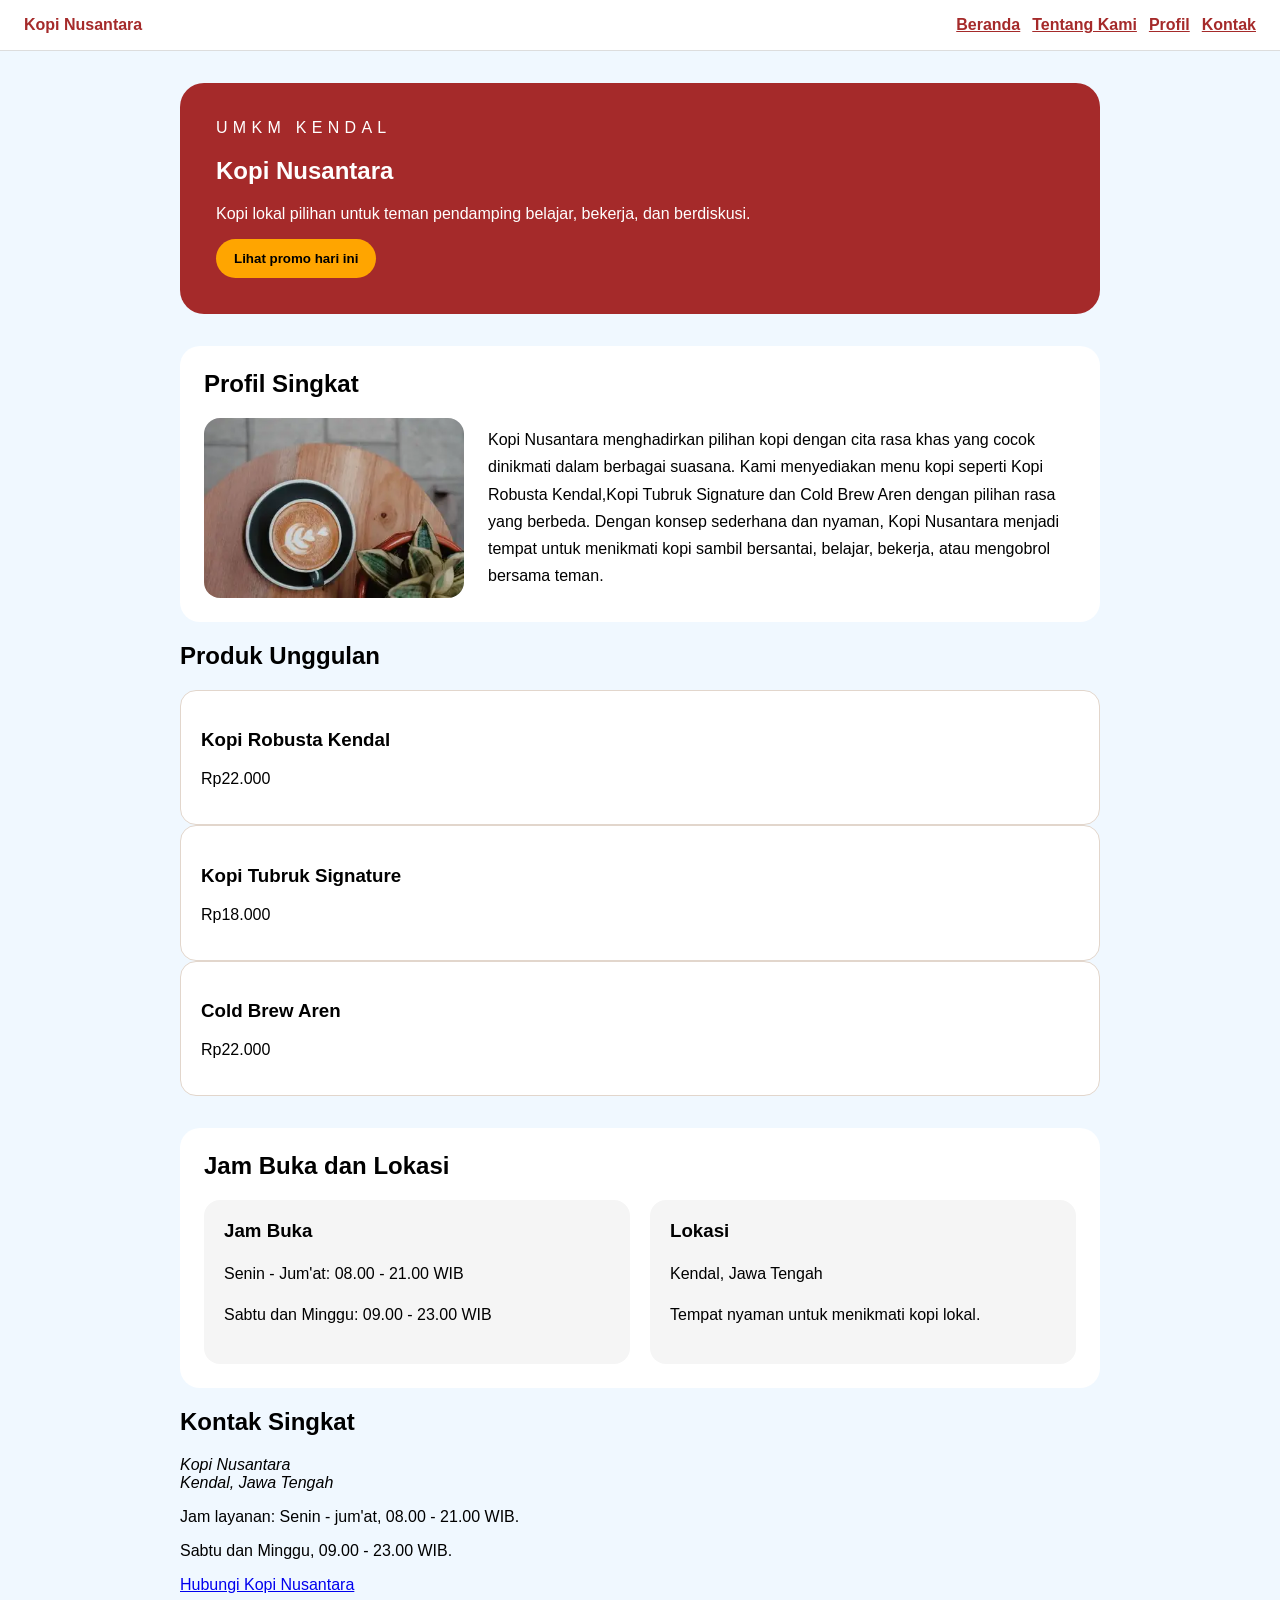
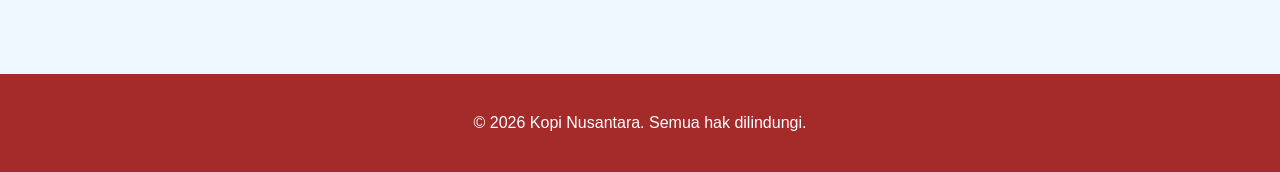
==== index.html @ 093362dd "feat(p02): perbaiki struktur semantik dan aksesibilitas" ====
<!doctype html>
<html lang="id">
    <head>
        <meta charset="utf-8" />
        <meta name="viewport" content="width=device-width, initial-scale=1" />
        <title>Kopi Nusantara - Website UMKM</title>
        <link rel="stylesheet" href="css/style.css"/>
    </head>

    <body>
  <a class="skip-link" href="#konten-utama">Lewati ke konten utama</a>

  <header class="site-header">
    <a class="brand" href="index.html">Kopi Nusantara</a>

    <nav aria-label="Navigasi utama">
  <a href="index.html" aria-current="page">Beranda</a>
  <a href="tentang.html">Tentang Kami</a>
  <a href="#profil">Profil</a>
  <a href="#kontak">Kontak</a>
</nav>
  </header>

  <main id="konten-utama" class="page">
    <section class="hero" aria-labelledby="hero-title">
          <p class="eyebrow">UMKM Kendal</p>

          <h1 id="hero-title">Kopi Nusantara</h1>

                <p>
                    Kopi lokal pilihan untuk teman pendamping belajar,
                    bekerja, dan berdiskusi.
                </p>

                <button id="promoButton" type="button">
                    Lihat promo hari ini
                </button>
            </section>
  <section id="profil" aria-labelledby="profil-title">
  <h2 id="profil-title">Profil Singkat</h2>

  <div class="profil-container">
    <img
  class="profile-image"
  src="assets/images/profil-singkat.jpg"
  alt="profil-singkat-kendal"
/>
    <div>
      <p>
       Kopi Nusantara menghadirkan pilihan kopi dengan cita rasa khas yang cocok dinikmati dalam berbagai suasana. Kami menyediakan menu kopi seperti Kopi Robusta Kendal,Kopi Tubruk Signature dan Cold Brew Aren dengan pilihan rasa yang berbeda. Dengan konsep sederhana dan nyaman, Kopi Nusantara menjadi tempat untuk menikmati kopi sambil bersantai, belajar, bekerja, atau mengobrol bersama teman.
      </p>

    </div>
  </div>
</section>
  <section aria-labelledby="produk-title">
  <h2 id="produk-title">Produk Unggulan</h2>
  
    <article class="product">
      <h3>Kopi Robusta Kendal</h3>
      <p>Rp22.000</p>
    </article>

    <article class="product">
      <h3>Kopi Tubruk Signature</h3>
      <p>Rp18.000</p>
    </article>

    <article class="product">
      <h3>Cold Brew Aren</h3>
      <p>Rp22.000</p>
    </article>
  </section>

            <section class="info-section" aria-label="Informasi UMKM">

                <h2>Jam Buka dan Lokasi</h2>

                <div class="info-container">

                    <div class="info-card">
                        <h3>Jam Buka</h3>
                        <p>Senin - Jum'at: 08.00 - 21.00 WIB</p>
                        <p>Sabtu dan Minggu: 09.00 - 23.00 WIB</p>
                    </div>

                    <div class="info-card">
                        <h3>Lokasi</h3>
                        <p>Kendal, Jawa Tengah</p>
                        <p>Tempat nyaman untuk menikmati kopi lokal.</p>
                    </div>

                </div>

            </section>
<section id="kontak" aria-labelledby="kontak-title">
  <h2 id="kontak-title">Kontak Singkat</h2>

  <address>
    Kopi Nusantara<br />
    Kendal, Jawa Tengah
  </address>

  <p>Jam layanan: Senin - jum'at, 08.00 - 21.00 WIB.</p>
  <p>Sabtu dan Minggu, 09.00 - 23.00 WIB.</p>

  <p>
    <a href="https://wa.me/628123456789?text=Halo%20Kopi%20Nusantara%2C%20saya%20ingin%20bertanya%20tentang%20produk%20kopi.">
      Hubungi Kopi Nusantara
    </a>
  </p>
</section>
         </main>

  <footer class="site-footer">
    <p>&copy; 2026 Kopi Nusantara. Semua hak dilindungi.</p>
  </footer>

  <script src="js/script.js"></script>
</body>
</html>
---- css/style.css ----
body {
    margin: 0;
    color: black;
    background-color: aliceblue;
    font-family: Arial, sans-serif;
}

.page {
    max-width: 920px;
    margin: auto;
    padding: 32px 20px;
}

.hero {
    padding: 36px;
    color: white;
    background-color: brown;
    border-radius: 24px;
}

.eyebrow {
    margin: 0 0 8px;
    letter-spacing: 0.14cm;
    text-transform: uppercase;
}

.product {
  padding: 20px;
  background-color: white;
  border-radius: 16px;
  border: 1px solid #e2d6cc;
}

button {
    padding: 12px 18px;
    color: black;
    font-weight: 700;
    cursor: pointer;
    background-color: orange;
    border: 0;
    border-radius: 999px;
}


.info-section {
    margin-top: 32px;
    padding: 24px;
    background-color: white;
    border-radius: 20px;
}

.info-section h2 {
    margin-top: 0;
}

.info-container {
    display: flex;
    gap: 20px;
}

.info-card {
    flex: 1;
    padding: 20px;
    background-color: #f5f5f5;
    border-radius: 16px;
}

.info-card h3 {
    margin-top: 0;
}

.info-card p {
    line-height: 1.6;
}


@media (max-width: 600px) {
    .info-container {
        flex-direction: column;
    }
}

.site-header {
  position: sticky;
  top: 0;
  display: flex;
  justify-content: space-between;
  align-items: center;
  gap: 16px;
  padding: 16px 24px;
  background: white;
  border-bottom: 1px solid #ddd;
}

.brand {
  color: brown;
  font-weight: 800;
  text-decoration: none;
}

nav {
  display: flex;
  gap: 12px;
  flex-wrap: wrap;
}

nav a {
  color: brown;
  font-weight: 700;
}

nav a:focus-visible,
.skip-link:focus-visible {
  outline: 3px solid orange;
  outline-offset: 4px;
}

.skip-link {
  position: absolute;
  left: 10px;
  top: -50px;
  padding: 10px 14px;
  background: white;
  color: black;
  font-weight: 700;
  text-decoration: none;
}

.skip-link:focus {
  top: 10px;
}

.site-footer {
  margin-top: 32px;
  padding: 24px;
  background: brown;
  color: white;
  text-align: center;
}

.profile-image {
  width: 100%;
  max-width: 420px;
  border-radius: 18px;
}
#profil {
    margin-top: 32px;
    padding: 24px;
    background-color: white;
    border-radius: 20px;
}

#profil h2 {
    margin-top: 0;
    margin-bottom: 20px;
}

.profil-container {
    display: flex;
    align-items: center;
    gap: 24px;
}

.profil-container .profile-image {
    width: 260px;
    height: 180px;
    object-fit: cover;
    border-radius: 16px;
    flex-shrink: 0;
}

.profil-container p {
    margin: 0;
    line-height: 1.7;
}

@media (max-width: 600px) {
    .profil-container {
        flex-direction: column;
        align-items: flex-start;
    }

    .profil-container .profile-image {
        width: 100%;
        height: auto;
    }
}
.tentang-section {
    margin-top: 32px;
    padding: 28px;
    background-color: white;
    border-radius: 20px;
}

.tentang-section h1 {
    margin-top: 0;
    margin-bottom: 20px;
}

.tentang-container {
    display: flex;
    align-items: center;
    gap: 24px;
}

.tentang-container .profile-image {
    width: 260px;
    height: 180px;
    object-fit: cover;
    border-radius: 16px;
    flex-shrink: 0;
}

.tentang-container p {
    margin-top: 0;
    line-height: 1.7;
    margin-bottom: 16px;
}


.nilai-section {
    margin-top: 32px;
    padding: 28px;
    background-color: white;
    border-radius: 20px;
}

.nilai-section h2 {
    margin-top: 0;
    margin-bottom: 20px;
}

.komitmen-card {
    padding: 20px;
    background-color: #f5f5f5;
    border-radius: 16px;
}

.komitmen-card h3 {
    margin-top: 0;
}

.komitmen-card p {
    line-height: 1.7;
    margin-bottom: 0;
}


@media (max-width: 600px) {
    .tentang-container {
        flex-direction: column;
        align-items: flex-start;
    }

    .tentang-container .profile-image {
        width: 100%;
        height: auto;
    }
}
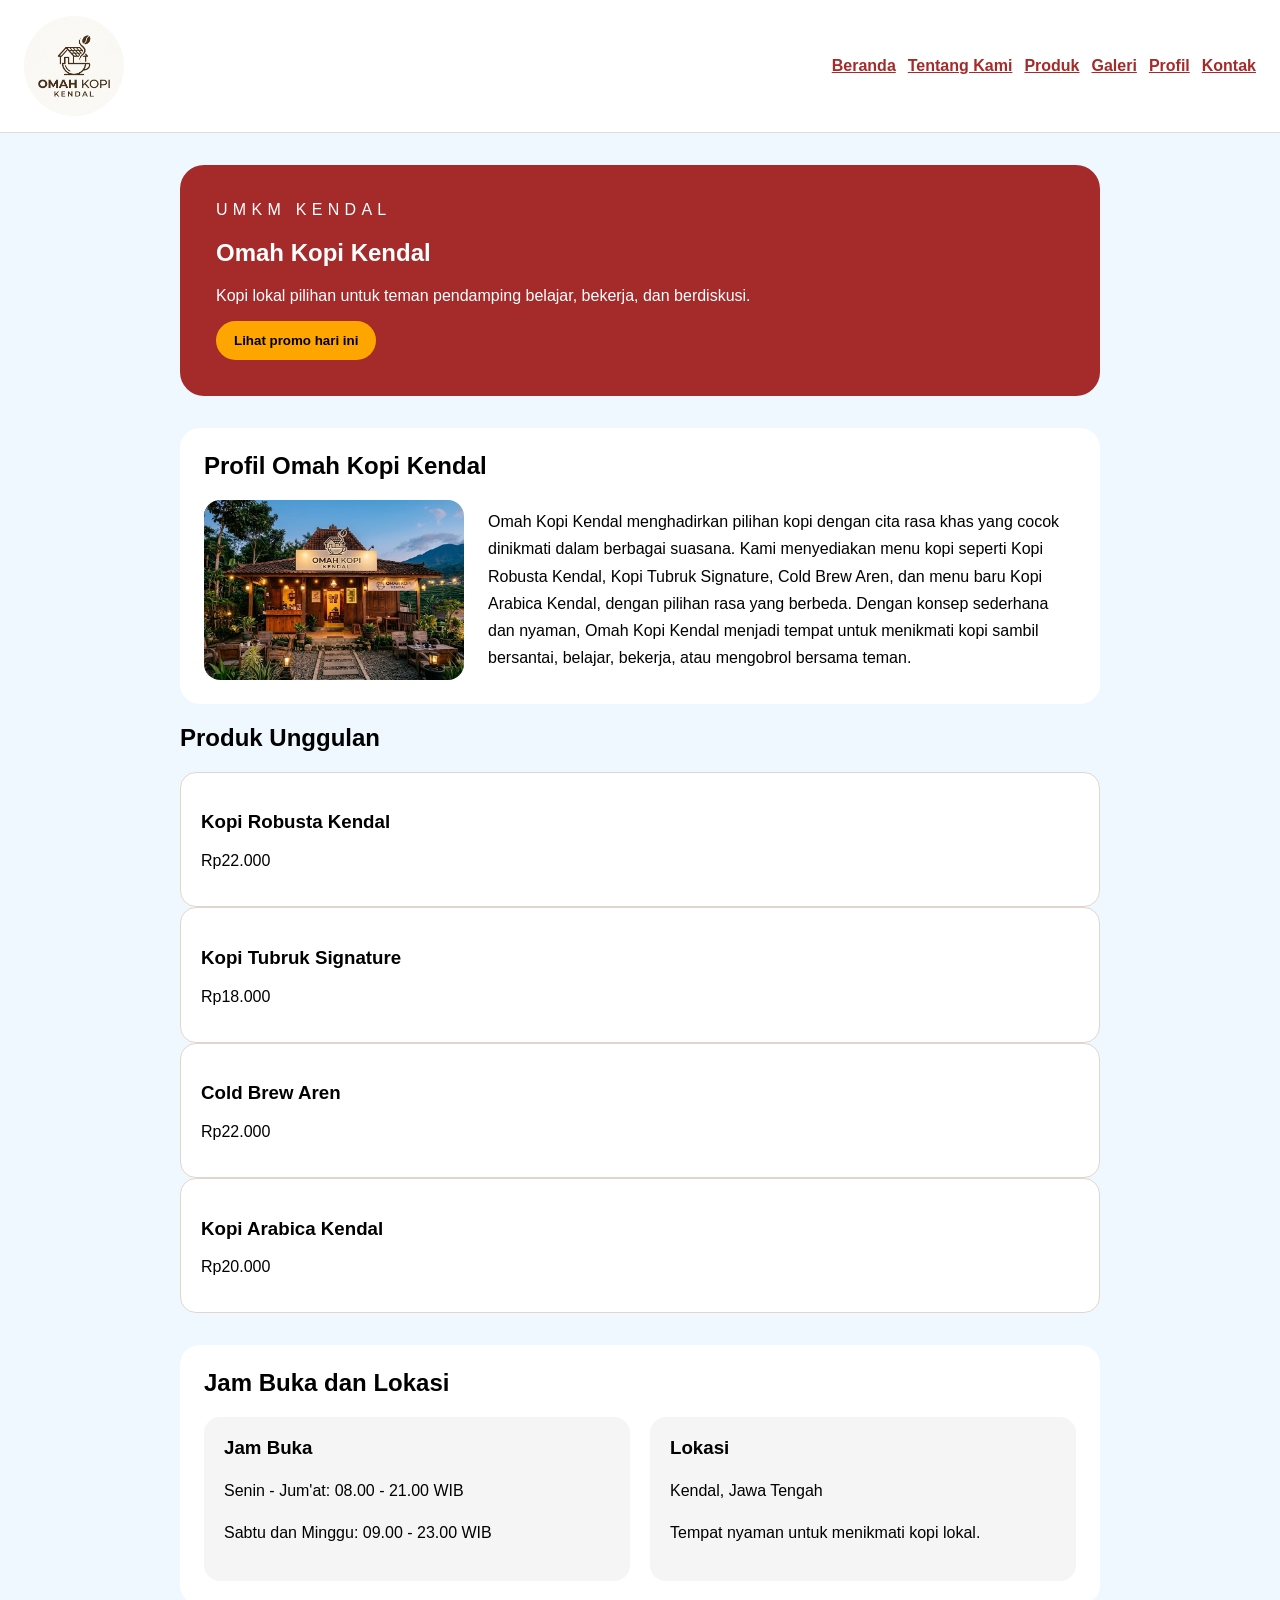
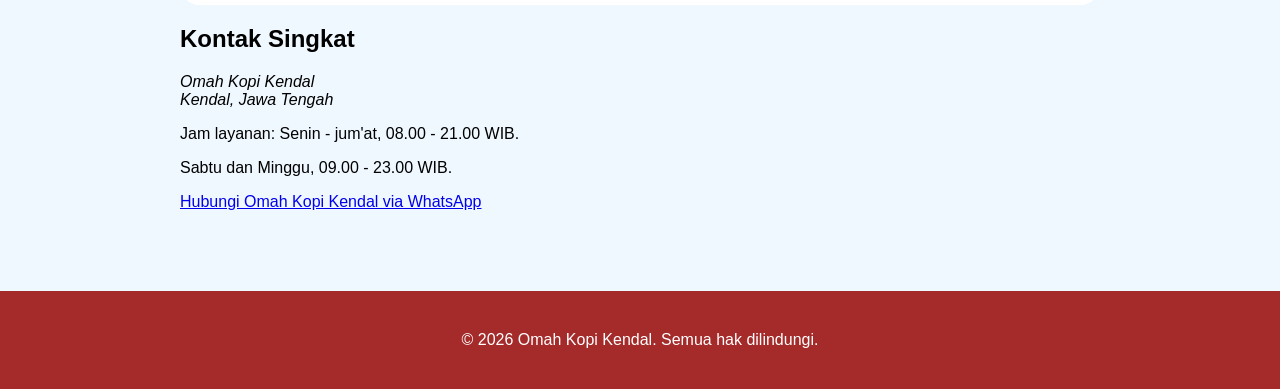
==== commit d275856b: "feat(p03): tambah media dan katalog produk" ====
--- a/index.html
+++ b/index.html
@@ -3,7 +3,7 @@
     <head>
         <meta charset="utf-8" />
         <meta name="viewport" content="width=device-width, initial-scale=1" />
-        <title>Kopi Nusantara - Website UMKM</title>
+        <title>Omah Kopi Kendal - Website UMKM</title>
         <link rel="stylesheet" href="css/style.css"/>
     </head>
 
@@ -11,13 +11,21 @@
   <a class="skip-link" href="#konten-utama">Lewati ke konten utama</a>
 
   <header class="site-header">
-    <a class="brand" href="index.html">Kopi Nusantara</a>
+  <a class="brand" href="index.html">
+    <img
+      src="assets/images/logo-omah-kopi.png"
+      alt="Logo Omah Kopi Kendal"
+      class="brand-logo"
+    />
+  </a>
 
-    <nav aria-label="Navigasi utama">
-  <a href="index.html" aria-current="page">Beranda</a>
-  <a href="tentang.html">Tentang Kami</a>
-  <a href="#profil">Profil</a>
-  <a href="#kontak">Kontak</a>
+  <nav aria-label="Navigasi utama">
+    <a href="index.html" aria-current="page">Beranda</a>
+    <a href="tentang.html">Tentang Kami</a>
+    <a href="produk.html">Produk</a>
+    <a href="galeri.html">Galeri</a>
+    <a href="#profil">Profil</a>
+    <a href="#kontak">Kontak</a>
 </nav>
   </header>
 
@@ -25,7 +33,7 @@
     <section class="hero" aria-labelledby="hero-title">
           <p class="eyebrow">UMKM Kendal</p>
 
-          <h1 id="hero-title">Kopi Nusantara</h1>
+          <h1 id="hero-title">Omah Kopi Kendal</h1>
 
                 <p>
                     Kopi lokal pilihan untuk teman pendamping belajar,
@@ -37,17 +45,17 @@
                 </button>
             </section>
   <section id="profil" aria-labelledby="profil-title">
-  <h2 id="profil-title">Profil Singkat</h2>
+  <h2 id="profil-title">Profil Omah Kopi Kendal</h2>
 
   <div class="profil-container">
     <img
   class="profile-image"
-  src="assets/images/profil-singkat.jpg"
-  alt="profil-singkat-kendal"
+  src="assets/images/profil-omah-kopi-utama.jpg"
+  alt="Profil Omah Kopi Kendal"
 />
     <div>
       <p>
-       Kopi Nusantara menghadirkan pilihan kopi dengan cita rasa khas yang cocok dinikmati dalam berbagai suasana. Kami menyediakan menu kopi seperti Kopi Robusta Kendal,Kopi Tubruk Signature dan Cold Brew Aren dengan pilihan rasa yang berbeda. Dengan konsep sederhana dan nyaman, Kopi Nusantara menjadi tempat untuk menikmati kopi sambil bersantai, belajar, bekerja, atau mengobrol bersama teman.
+       Omah Kopi Kendal menghadirkan pilihan kopi dengan cita rasa khas yang cocok dinikmati dalam berbagai suasana. Kami menyediakan menu kopi seperti Kopi Robusta Kendal, Kopi Tubruk Signature, Cold Brew Aren, dan menu baru Kopi Arabica Kendal, dengan pilihan rasa yang berbeda. Dengan konsep sederhana dan nyaman, Omah Kopi Kendal menjadi tempat untuk menikmati kopi sambil bersantai, belajar, bekerja, atau mengobrol bersama teman.
       </p>
 
     </div>
@@ -69,6 +77,11 @@
     <article class="product">
       <h3>Cold Brew Aren</h3>
       <p>Rp22.000</p>
+    </article>
+
+    <article class="product">
+      <h3>Kopi Arabica Kendal</h3>
+      <p>Rp20.000</p>
     </article>
   </section>
 
@@ -97,7 +110,7 @@
   <h2 id="kontak-title">Kontak Singkat</h2>
 
   <address>
-    Kopi Nusantara<br />
+    Omah Kopi Kendal<br />
     Kendal, Jawa Tengah
   </address>
 
@@ -105,15 +118,15 @@
   <p>Sabtu dan Minggu, 09.00 - 23.00 WIB.</p>
 
   <p>
-    <a href="https://wa.me/628123456789?text=Halo%20Kopi%20Nusantara%2C%20saya%20ingin%20bertanya%20tentang%20produk%20kopi.">
-      Hubungi Kopi Nusantara
+    <a href="https://wa.me/628123456789?text=Halo%20Omah%20Kopi%20Kendal%2C%20saya%20ingin%20bertanya%20tentang%20produk%20kopi.">
+      Hubungi Omah Kopi Kendal via WhatsApp
     </a>
   </p>
 </section>
          </main>
 
   <footer class="site-footer">
-    <p>&copy; 2026 Kopi Nusantara. Semua hak dilindungi.</p>
+    <p>&copy; 2026 Omah Kopi Kendal. Semua hak dilindungi.</p>
   </footer>
 
   <script src="js/script.js"></script>
--- a/css/style.css
+++ b/css/style.css
@@ -204,8 +204,8 @@
 }
 
 .tentang-container .profile-image {
-    width: 260px;
-    height: 180px;
+    width: 300px;
+    height: 420px;
     object-fit: cover;
     border-radius: 16px;
     flex-shrink: 0;
@@ -256,4 +256,110 @@
         width: 100%;
         height: auto;
     }
+}
+
+.catalog-section,
+.gallery-section,
+.media-section {
+    margin-top: 32px;
+    padding: 28px;
+    background-color: white;
+    border-radius: 20px;
+}
+
+.catalog-section h1,
+.gallery-section h1,
+.media-section h2 {
+    margin-top: 0;
+}
+
+.table-wrapper {
+    overflow-x: auto;
+    margin-top: 24px;
+}
+
+table {
+    width: 100%;
+    border-collapse: collapse;
+    background-color: white;
+}
+
+caption {
+    padding: 12px;
+    font-weight: 700;
+    text-align: left;
+}
+
+th,
+td {
+    padding: 14px;
+    border: 1px solid #ddd;
+    text-align: left;
+    vertical-align: top;
+}
+
+thead th {
+    background-color: #f5f5f5;
+}
+
+tbody th {
+    font-weight: 700;
+}
+
+.gallery-grid {
+    display: grid;
+    grid-template-columns: repeat(2, 1fr);
+    gap: 24px;
+    margin-top: 24px;
+}
+
+.gallery-card {
+    margin: 0;
+    padding: 16px;
+    background-color: #f5f5f5;
+    border-radius: 16px;
+}
+
+.gallery-card img {
+    display: block;
+    width: 100%;
+    height: 240px;
+    object-fit: cover;
+    border-radius: 12px;
+}
+
+.gallery-card figcaption {
+    margin-top: 12px;
+    line-height: 1.5;
+}
+
+.media-section {
+    margin-top: 32px;
+}
+
+.media-section audio {
+    width: 100%;
+    max-width: 600px;
+}
+
+@media (max-width: 600px) {
+    .gallery-grid {
+        grid-template-columns: 1fr;
+    }
+
+    .gallery-card img {
+        height: auto;
+    }
+
+    th,
+    td {
+        padding: 10px;
+    }
+}
+.brand-logo {
+    display: block;
+    width: 100px;
+    height: 100px;
+    object-fit: cover;
+    border-radius: 100%;
 }
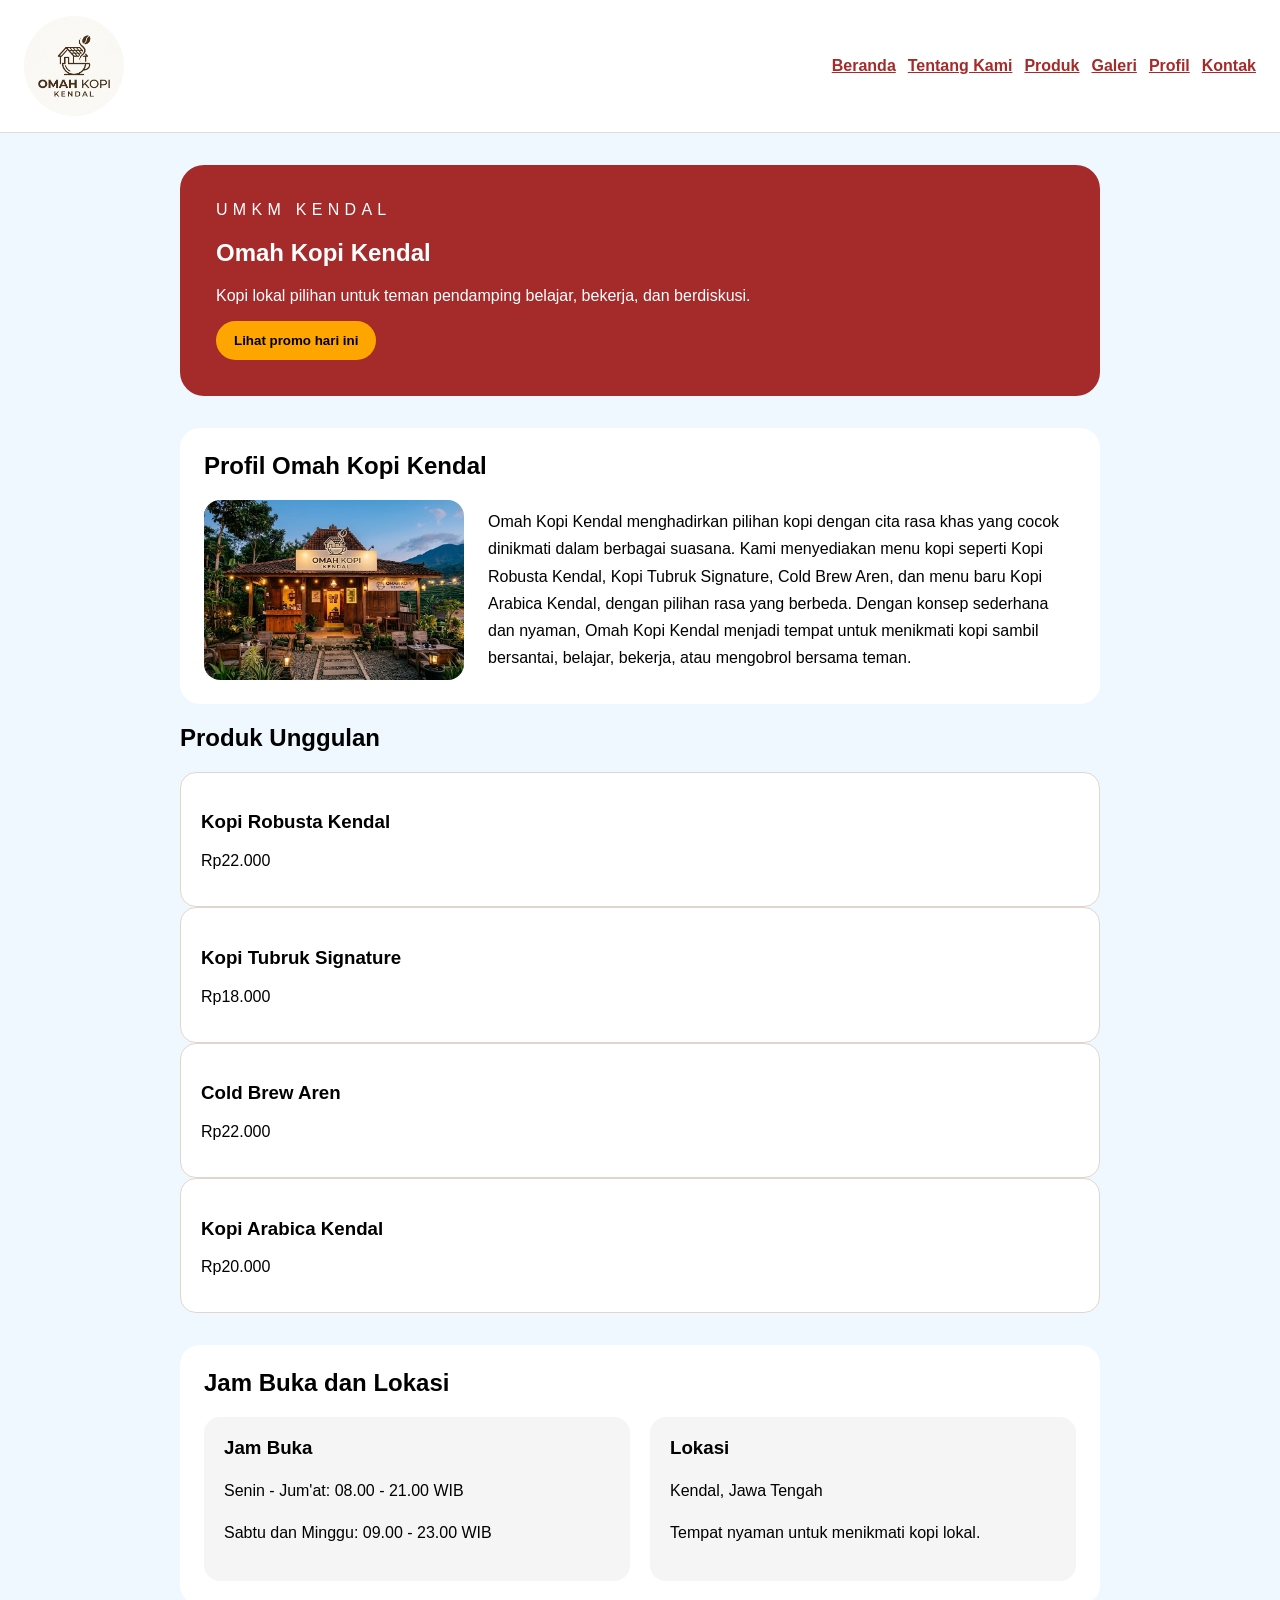
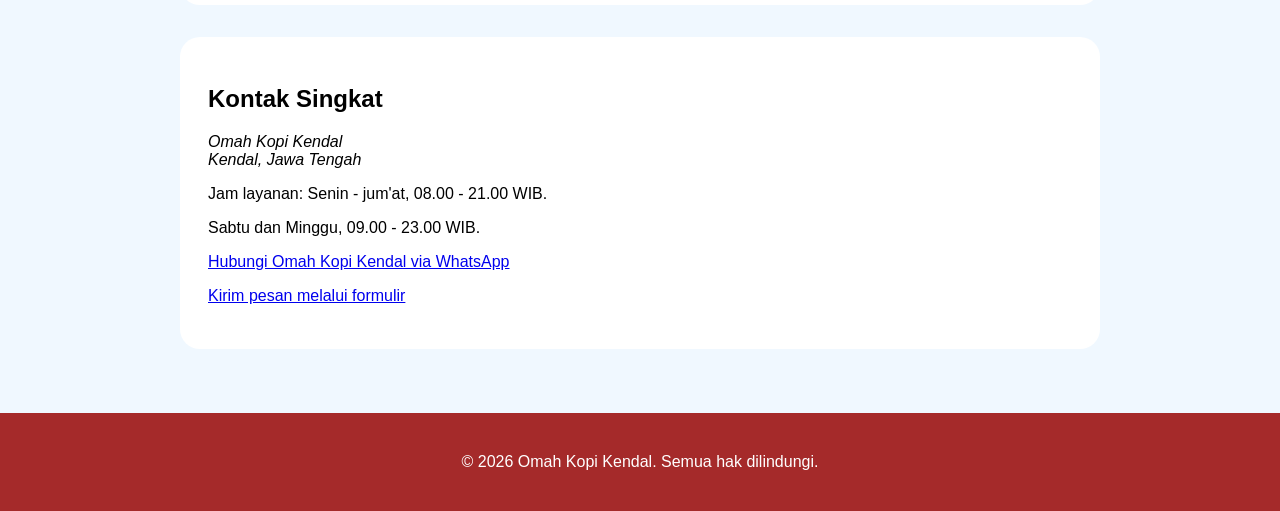
==== commit 1414d3e1: "feat(p04): tambah form kontak" ====
--- a/index.html
+++ b/index.html
@@ -24,8 +24,10 @@
     <a href="tentang.html">Tentang Kami</a>
     <a href="produk.html">Produk</a>
     <a href="galeri.html">Galeri</a>
-    <a href="#profil">Profil</a>
-    <a href="#kontak">Kontak</a>
+    <a href="index.html#profil">Profil</a>
+    <a href="kontak.html">Kontak</a>
+    
+    
 </nav>
   </header>
 
@@ -107,7 +109,8 @@
 
             </section>
 <section id="kontak" aria-labelledby="kontak-title">
-  <h2 id="kontak-title">Kontak Singkat</h2>
+  <article class="kontaksingkat-section">
+    <h2 id="kontak-title">Kontak Singkat</h2>
 
   <address>
     Omah Kopi Kendal<br />
@@ -121,7 +124,12 @@
     <a href="https://wa.me/628123456789?text=Halo%20Omah%20Kopi%20Kendal%2C%20saya%20ingin%20bertanya%20tentang%20produk%20kopi.">
       Hubungi Omah Kopi Kendal via WhatsApp
     </a>
-  </p>
+  <p>
+  <a href="kontak.html">
+      Kirim pesan melalui formulir
+    </a>
+  <p>
+   
 </section>
          </main>
 
--- a/css/style.css
+++ b/css/style.css
@@ -362,4 +362,87 @@
     height: 100px;
     object-fit: cover;
     border-radius: 100%;
+}
+
+#contactForm {
+  max-width: 700px;
+  margin: 20px auto;
+}
+
+#contactForm label {
+  display: block;
+  margin-top: 12px;
+  margin-bottom: 5px;
+  font-weight: bold;
+}
+
+#contactForm input,
+#contactForm select,
+#contactForm textarea {
+  width: 100%;
+  padding: 10px;
+  box-sizing: border-box;
+  border: 1px solid #ccc;
+  border-radius: 5px;
+  font-family: inherit;
+  font-size: 16px;
+}
+
+#contactForm fieldset {
+  margin-top: 15px;
+  padding: 15px;
+  border: 1px solid #ccc;
+  border-radius: 5px;
+}
+
+
+#contactForm {
+    margin-top: 24px;
+}
+
+#contactForm label {
+    display: block;
+    margin-top: 16px;
+    margin-bottom: 6px;
+    font-weight: 700;
+}
+
+#contactForm input,
+#contactForm select,
+#contactForm textarea {
+    width: 100%;
+    box-sizing: border-box;
+    padding: 12px;
+    border: 1px solid #ddd;
+    border-radius: 8px;
+    font-family: Arial, sans-serif;
+    font-size: 16px;
+}
+
+#contactForm fieldset {
+    margin-top: 20px;
+    padding: 16px;
+    border: 1px solid #ddd;
+    border-radius: 12px;
+}
+
+#contactForm fieldset label {
+    display: inline;
+    margin: 0 16px 0 4px;
+    font-weight: 400;
+}
+
+#contactForm fieldset input {
+    width: auto;
+}
+
+#contactForm button {
+    margin-top: 20px;
+}
+
+.kontaksingkat-section {
+    margin-top: 32px;
+    padding: 28px;
+    background-color: white;
+    border-radius: 20px;
 }
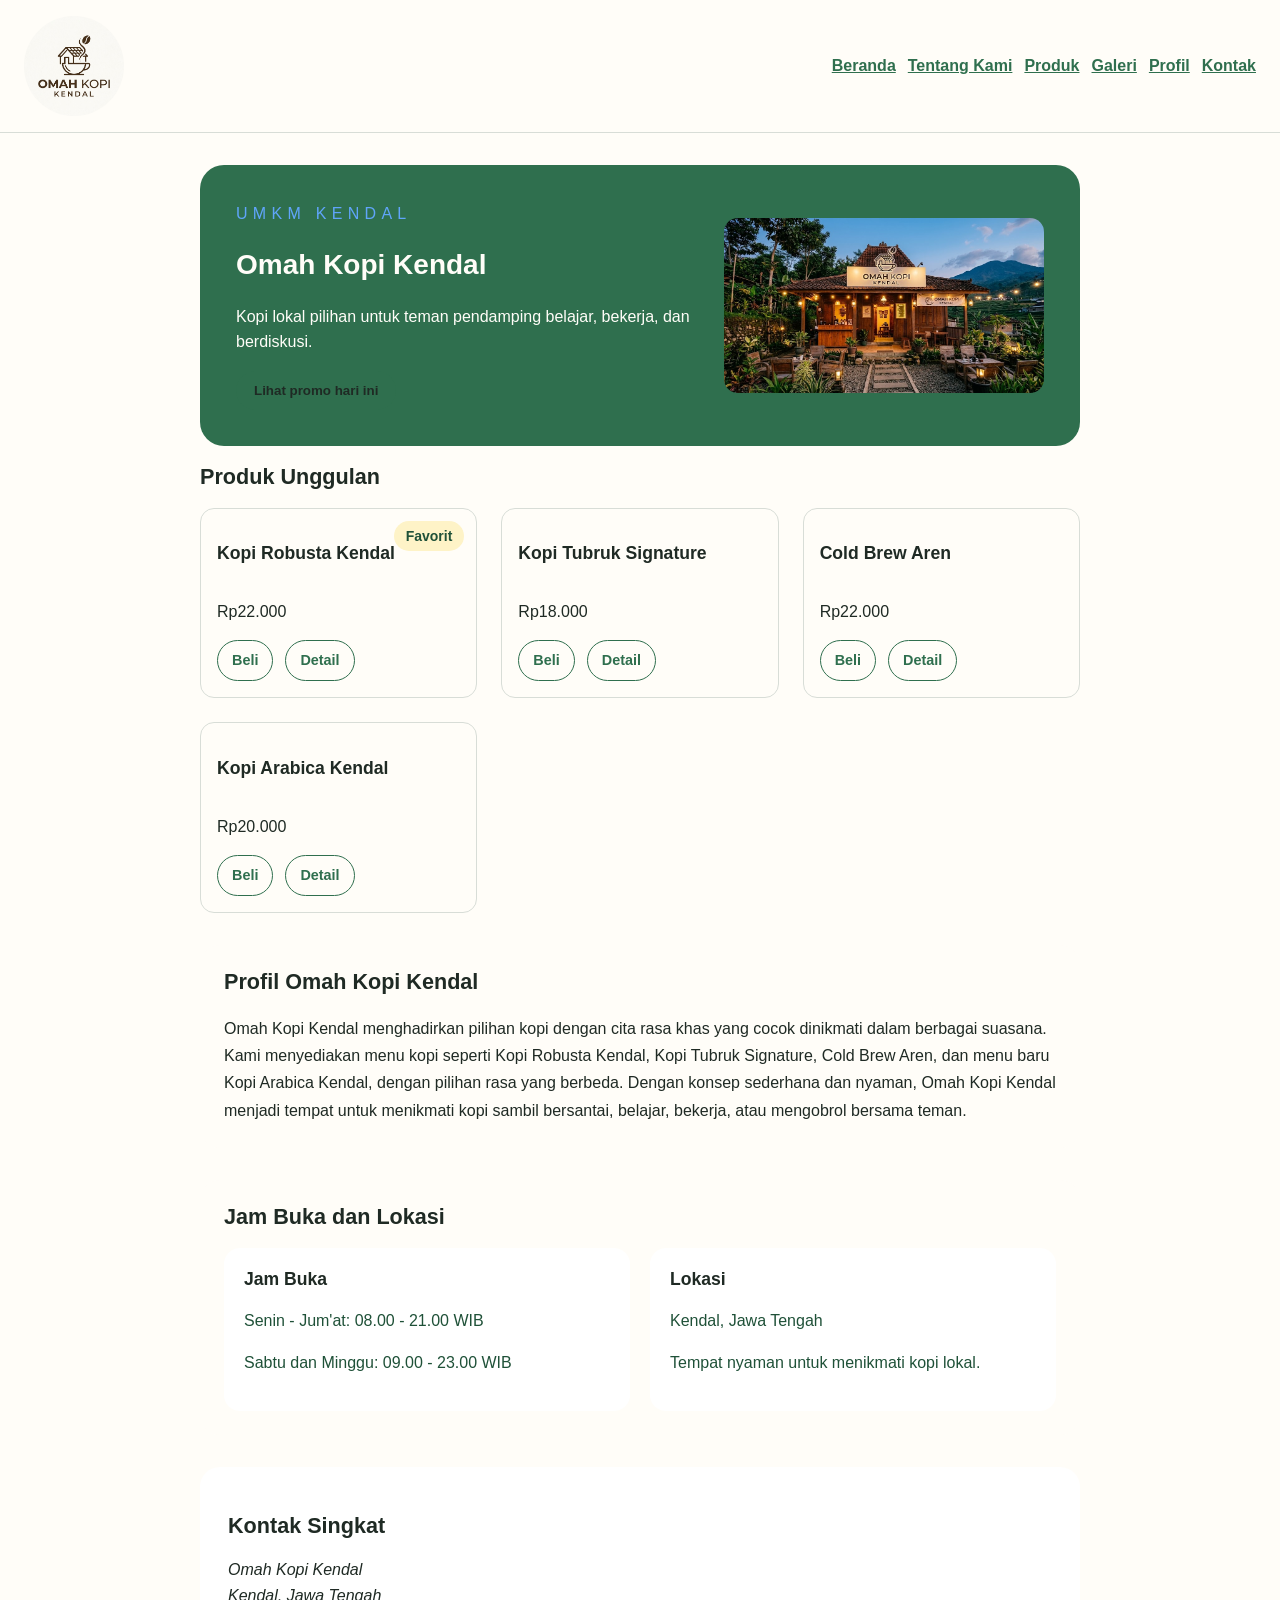
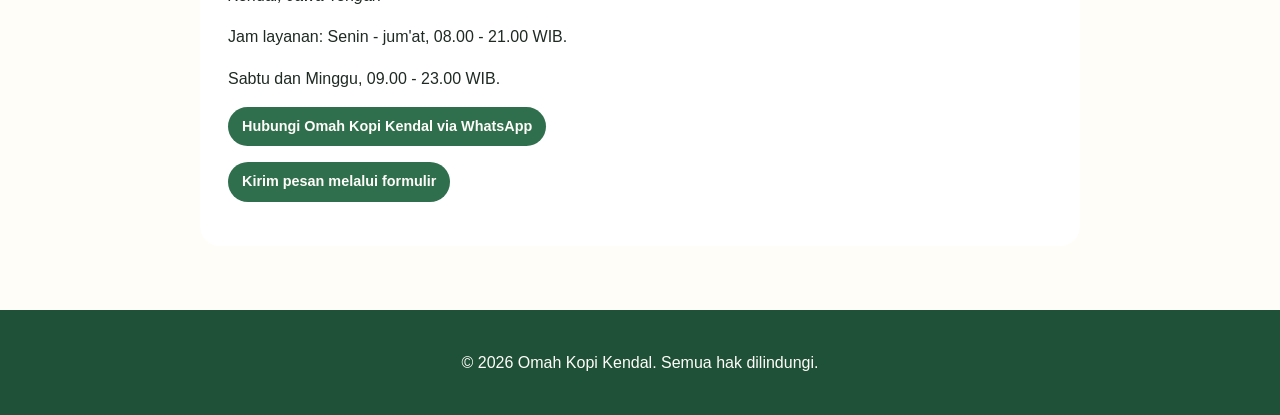
==== commit b0e046dc: "P06: implementasi layout Grid dan Flexbox" ====
--- a/index.html
+++ b/index.html
@@ -33,28 +33,67 @@
 
   <main id="konten-utama" class="page">
     <section class="hero" aria-labelledby="hero-title">
+       <div class="hero-content">
           <p class="eyebrow">UMKM Kendal</p>
-
           <h1 id="hero-title">Omah Kopi Kendal</h1>
-
                 <p>
-                    Kopi lokal pilihan untuk teman pendamping belajar,
-                    bekerja, dan berdiskusi.
+                    Kopi lokal pilihan untuk teman pendamping belajar, bekerja, dan berdiskusi.
                 </p>
 
-                <button id="promoButton" type="button">
-                    Lihat promo hari ini
-                </button>
-            </section>
-  <section id="profil" aria-labelledby="profil-title">
+                <button id="promoButton" type="button">Lihat promo hari ini</button>
+        </div>
+        <img class="hero-image"
+        src="assets/images/profil-omah-kopi-utama.jpg"
+        alt="Etalase Kopi Omah Kopi Kendal berisi produk kopi lokal"
+        />
+      </section>
+  
+<section aria-labelledby="produk-title">
+    <h2 id="produk-title">Produk Unggulan</h2>
+
+    <div class="product-grid">
+        <article class="product-card">
+            <h3>Kopi Robusta Kendal</h3>
+            <p>Rp22.000</p>
+            <span class="product-badge">Favorit</span>
+            <div class="card-actions">
+                <a href="produk.html">Beli</a>
+                <a href="kontak.html">Detail</a>
+            </div>
+        </article>
+
+        <article class="product-card">
+            <h3>Kopi Tubruk Signature</h3>
+            <p>Rp18.000</p>
+            <div class="card-actions">
+                <a href="produk.html">Beli</a>
+                <a href="kontak.html">Detail</a>
+            </div>
+        </article>
+
+        <article class="product-card">
+            <h3>Cold Brew Aren</h3>
+            <p>Rp22.000</p>
+            <div class="card-actions">
+                <a href="produk.html">Beli</a>
+                <a href="kontak.html">Detail</a>
+            </div>
+        </article>
+
+        <article class="product-card">
+            <h3>Kopi Arabica Kendal</h3>
+            <p>Rp20.000</p>
+            <div class="card-actions">
+                <a href="produk.html">Beli</a>
+                <a href="kontak.html">Detail</a>
+            </div>
+        </article>
+    </div>
+</section>
+<section id="profil" aria-labelledby="profil-title">
   <h2 id="profil-title">Profil Omah Kopi Kendal</h2>
 
   <div class="profil-container">
-    <img
-  class="profile-image"
-  src="assets/images/profil-omah-kopi-utama.jpg"
-  alt="Profil Omah Kopi Kendal"
-/>
     <div>
       <p>
        Omah Kopi Kendal menghadirkan pilihan kopi dengan cita rasa khas yang cocok dinikmati dalam berbagai suasana. Kami menyediakan menu kopi seperti Kopi Robusta Kendal, Kopi Tubruk Signature, Cold Brew Aren, dan menu baru Kopi Arabica Kendal, dengan pilihan rasa yang berbeda. Dengan konsep sederhana dan nyaman, Omah Kopi Kendal menjadi tempat untuk menikmati kopi sambil bersantai, belajar, bekerja, atau mengobrol bersama teman.
@@ -63,29 +102,6 @@
     </div>
   </div>
 </section>
-  <section aria-labelledby="produk-title">
-  <h2 id="produk-title">Produk Unggulan</h2>
-  
-    <article class="product">
-      <h3>Kopi Robusta Kendal</h3>
-      <p>Rp22.000</p>
-    </article>
-
-    <article class="product">
-      <h3>Kopi Tubruk Signature</h3>
-      <p>Rp18.000</p>
-    </article>
-
-    <article class="product">
-      <h3>Cold Brew Aren</h3>
-      <p>Rp22.000</p>
-    </article>
-
-    <article class="product">
-      <h3>Kopi Arabica Kendal</h3>
-      <p>Rp20.000</p>
-    </article>
-  </section>
 
             <section class="info-section" aria-label="Informasi UMKM">
 
--- a/css/style.css
+++ b/css/style.css
@@ -1,8 +1,56 @@
+:root {
+    --color-primary: #2f6f4e;
+    --color-primary-strong: #1f5138;
+    --color-text: #1f2a24;
+    --color-muted: #60a5fa;
+    --color-surface: #fffdf8;
+    --color-border: #d8ddd7;
+    --color-focus: #1d4ed8;
+
+    --space-1: 0.5rem;
+    --space-2: 0.75rem;
+    --space-3: 1rem;
+    --space-4: 1.5rem;
+
+    --radius-sm: 0.5rem;
+    --radius-md: 0.875rem;
+}
+* {
+    box-sizing: border-box;
+}
+
 body {
     margin: 0;
-    color: black;
-    background-color: aliceblue;
+    color: var(--color-text);
+    background-color: var(--color-surface);
     font-family: Arial, sans-serif;
+    font-size: 1rem;
+    line-height: 1.6;
+}
+
+h1 {
+    font-size: 1.75rem;
+    line-height: 1.1;
+}
+
+h2 {
+    font-size: 1.35rem;
+    line-height: 1.2;
+}
+
+h3 {
+    font-size: 1.1rem;
+    line-height: 1.3;
+}
+
+p {
+    font-size: 1rem;
+    line-height: 1.6;
+}
+
+ul {
+    font-size: 0.95rem;
+    line-height: 1.5;
 }
 
 .page {
@@ -13,30 +61,52 @@
 
 .hero {
     padding: 36px;
-    color: white;
-    background-color: brown;
+    color: var(--color-surface);
+    background-color: var(--color-primary);
     border-radius: 24px;
-}
-
+    
+}
+
+.hero {
+    display: grid;
+    grid-template-columns: minmax(0, 1fr) 320px;
+    grid-template-areas: "content image";
+    align-items: center;
+    gap: 24px;
+}
+
+.hero-content {
+    grid-area: content;
+}
+
+.hero-image {
+    grid-area: image;
+    width: 100%;
+    max-width: 320px;
+    height: auto;
+    justify-self: end;
+    border-radius: var(--radius-md);
+}
 .eyebrow {
     margin: 0 0 8px;
     letter-spacing: 0.14cm;
     text-transform: uppercase;
+    color: var(--color-muted);
 }
 
 .product {
-  padding: 20px;
-  background-color: white;
-  border-radius: 16px;
-  border: 1px solid #e2d6cc;
+  padding: var(--space-3);
+  background-color: var(--color-surface);
+  border-radius: var(--radius-md);
+  border: 1px solid var(--color-border);
 }
 
 button {
     padding: 12px 18px;
-    color: black;
+    color: var(--color-text);
     font-weight: 700;
     cursor: pointer;
-    background-color: orange;
+    background-color: var(--color-primary);
     border: 0;
     border-radius: 999px;
 }
@@ -45,7 +115,7 @@
 .info-section {
     margin-top: 32px;
     padding: 24px;
-    background-color: white;
+    background-color: var(--color-surface);
     border-radius: 20px;
 }
 
@@ -61,7 +131,7 @@
 .info-card {
     flex: 1;
     padding: 20px;
-    background-color: #f5f5f5;
+    background-color: white;
     border-radius: 16px;
 }
 
@@ -71,6 +141,7 @@
 
 .info-card p {
     line-height: 1.6;
+    color: var(--color-primary-strong);
 }
 
 
@@ -83,36 +154,39 @@
 .site-header {
   position: sticky;
   top: 0;
+  z-index: 1000;
   display: flex;
   justify-content: space-between;
   align-items: center;
   gap: 16px;
   padding: 16px 24px;
-  background: white;
-  border-bottom: 1px solid #ddd;
+  background: var(--color-surface);
+  border-bottom: 1px solid var(--color-border);
 }
 
 .brand {
-  color: brown;
+  color: var(--color-primary);
   font-weight: 800;
   text-decoration: none;
 }
 
 nav {
   display: flex;
+  align-items: center;
   gap: 12px;
   flex-wrap: wrap;
 }
 
 nav a {
-  color: brown;
+  color: var(--color-primary);
   font-weight: 700;
 }
 
 nav a:focus-visible,
-.skip-link:focus-visible {
-  outline: 3px solid orange;
-  outline-offset: 4px;
+.skip-link:focus-visible,
+button:focus-visible {
+    outline: 3px solid var(--color-focus);
+    outline-offset: 4px;
 }
 
 .skip-link {
@@ -120,8 +194,8 @@
   left: 10px;
   top: -50px;
   padding: 10px 14px;
-  background: white;
-  color: black;
+  background: var(--color-surface);
+  color: var(--color-text);
   font-weight: 700;
   text-decoration: none;
 }
@@ -133,8 +207,8 @@
 .site-footer {
   margin-top: 32px;
   padding: 24px;
-  background: brown;
-  color: white;
+  background: var(--color-primary-strong);
+  color: var(--color-surface);
   text-align: center;
 }
 
@@ -146,7 +220,7 @@
 #profil {
     margin-top: 32px;
     padding: 24px;
-    background-color: white;
+    background-color: var(--color-surface);
     border-radius: 20px;
 }
 
@@ -188,7 +262,7 @@
 .tentang-section {
     margin-top: 32px;
     padding: 28px;
-    background-color: white;
+   background-color: var(--color-surface);
     border-radius: 20px;
 }
 
@@ -221,7 +295,7 @@
 .nilai-section {
     margin-top: 32px;
     padding: 28px;
-    background-color: white;
+    background-color: var(--color-surface);
     border-radius: 20px;
 }
 
@@ -263,7 +337,7 @@
 .media-section {
     margin-top: 32px;
     padding: 28px;
-    background-color: white;
+    background-color: var(--color-surface);
     border-radius: 20px;
 }
 
@@ -293,7 +367,7 @@
 th,
 td {
     padding: 14px;
-    border: 1px solid #ddd;
+    border: 1px solid var(--color-border);
     text-align: left;
     vertical-align: top;
 }
@@ -434,6 +508,7 @@
 
 #contactForm fieldset input {
     width: auto;
+    margin-right: var(--space-1);
 }
 
 #contactForm button {
@@ -445,4 +520,140 @@
     padding: 28px;
     background-color: white;
     border-radius: 20px;
+}
+
+.kontaksingkat-section a {
+    display: inline-block;
+    padding: 8px 14px;
+    color: var(--color-surface);
+    background-color: var(--color-primary);
+    border-radius: 999px;
+    font-size: 0.9rem;
+    font-weight: 700;
+    text-decoration: none;
+    transition: background-color 0.2s ease;
+}
+
+.kontaksingkat-section a:hover {
+    background-color: var(--color-primary-strong);
+}
+
+.kontaksingkat-section a:focus-visible {
+    outline: 3px solid var(--color-focus);
+    outline-offset: 3px;
+}
+
+#preview {
+    margin-top: 24px;
+    padding: 20px;
+    background-color: var(--color-surface);
+    border: 1px solid var(--color-border);
+    border-radius: 16px;
+    line-height: 1.7;
+    white-space: pre-wrap;
+    font-family: Arial, sans-serif;
+}
+
+#preview-title {
+    margin-top: 28px;
+    margin-bottom: 10px;
+}
+
+#preview-title {
+    margin-top: 28px;
+    margin-bottom: 10px;
+}
+
+#preview {
+    margin: 0;
+    padding: 20px;
+    background-color: #f5f5f5;
+    border: 1px solid #e2d6cc;
+    border-radius: 16px;
+    line-height: 1.7;
+    white-space: pre-wrap;
+    font-family: Arial, sans-serif;
+}
+
+.product-grid {
+    display: grid;
+    grid-template-columns: repeat(3, 1fr);
+    gap: var(--space-4);
+}
+
+.product-card {
+    position: relative;
+    display: flex;
+    flex-direction: column;
+    padding: var(--space-3);
+    background-color: var(--color-surface);
+    border: 1px solid var(--color-border);
+    border-radius: var(--radius-md);
+}
+
+.product-badge {
+    position: absolute;
+    top: var(--space-2);
+    right: var(--space-2);
+    padding: 0.25rem var(--space-2);
+    color: var(--color-primary-strong);
+    font-size: 0.875rem;
+    font-weight: 800;
+    background: #fef3c7;
+    border-radius: 999px;
+}
+
+.card-actions {
+  display: flex;
+  gap: var(--space-2);
+  align-items: center;
+  flex-wrap: wrap;
+  margin-top: auto;
+}
+
+.card-actions a {
+    display: inline-block;
+    padding: 8px 14px;
+    border-radius: 999px;
+    font-size: 0.9rem;
+    font-weight: 700;
+    text-decoration: none;
+    transition: background-color 0.2s ease, color 0.2s ease;
+}
+
+.card-actions a.button {
+    color: var(--color-surface);
+    background-color: var(--color-primary);
+}
+
+.card-actions a.button:hover {
+    background-color: var(--color-primary-strong);
+}
+
+.card-actions a:not(.button) {
+    color: var(--color-primary);
+    border: 1px solid var(--color-primary);
+}
+
+.card-actions a:not(.button):hover {
+    color: var(--color-surface);
+    background-color: var(--color-primary);
+}
+
+.card-actions a:focus-visible {
+    outline: 3px solid var(--color-focus);
+    outline-offset: 3px;
+}
+
+.form-actions {
+    display: flex;
+    flex-direction: row;
+    flex-wrap: wrap;
+    align-items: center;
+    gap: 8px;
+    margin-top: 20px;
+}
+
+.form-actions button {
+    margin-top: 0;
 }
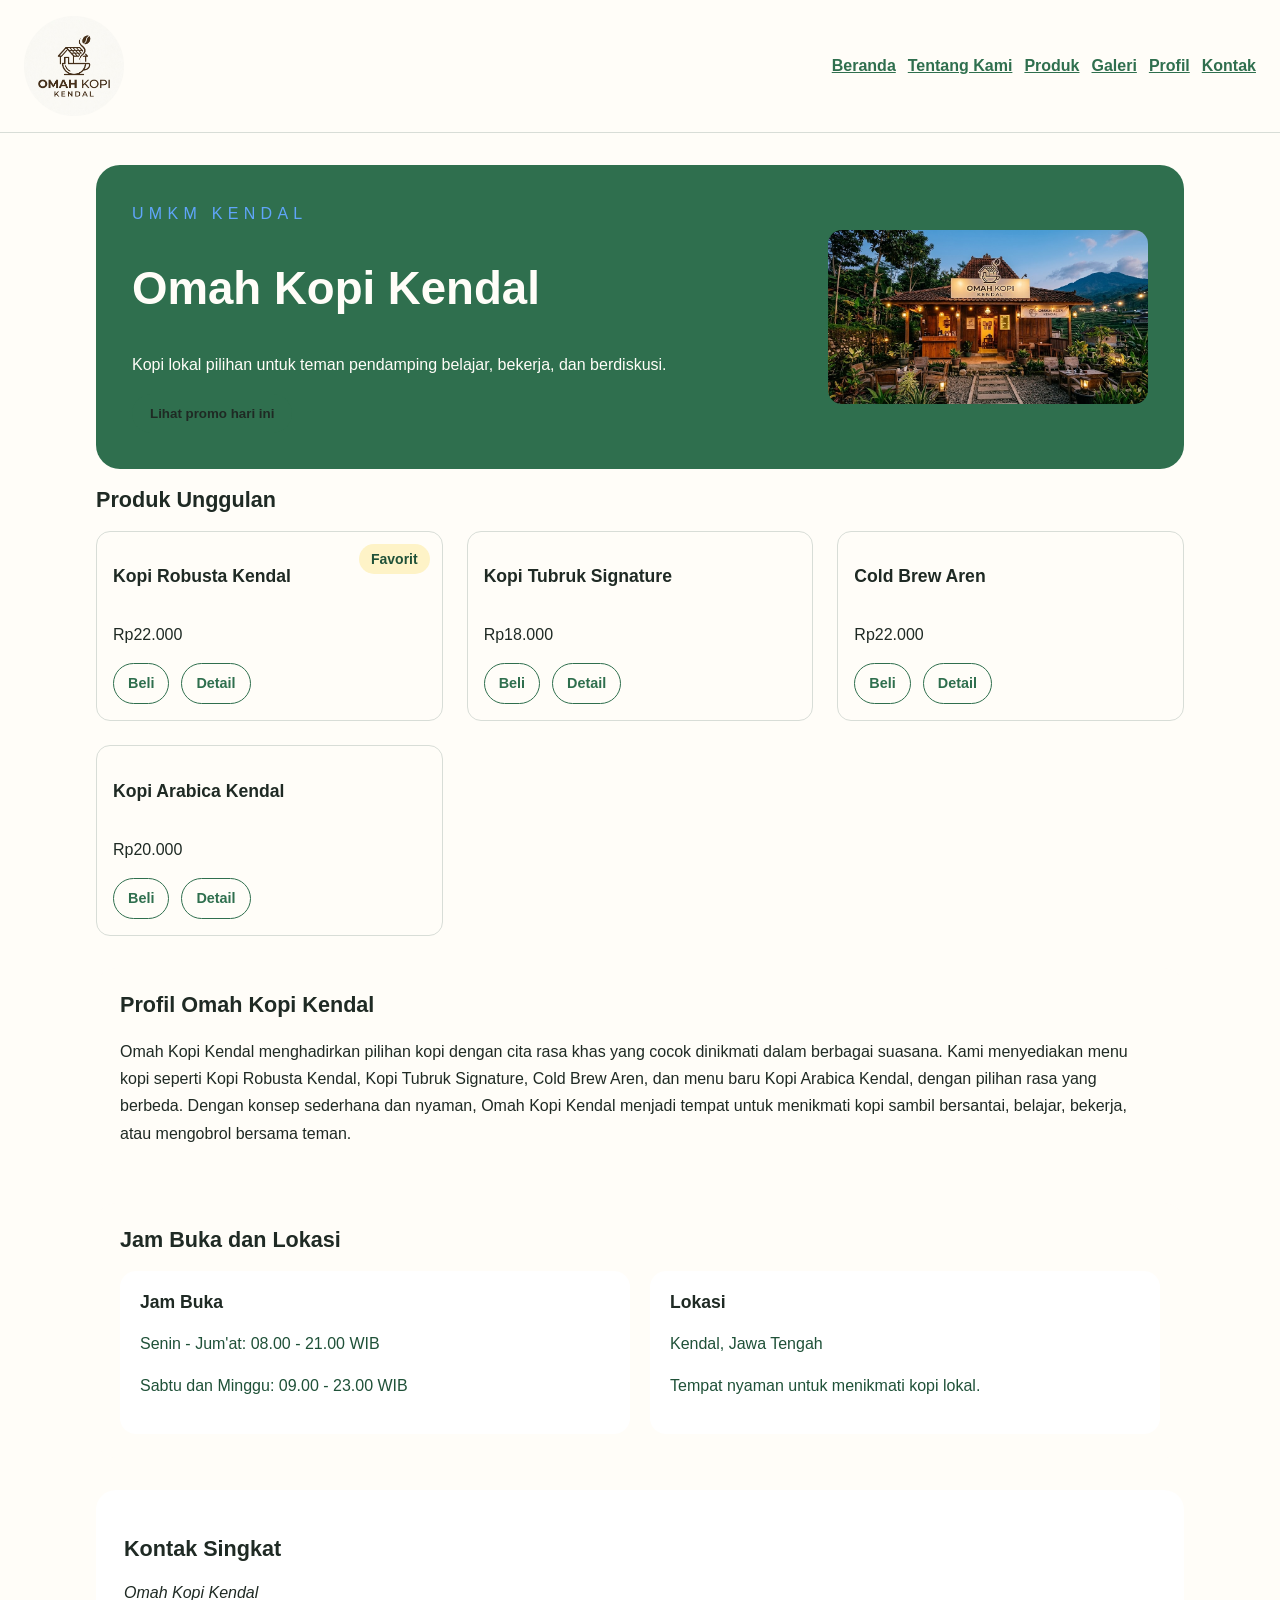
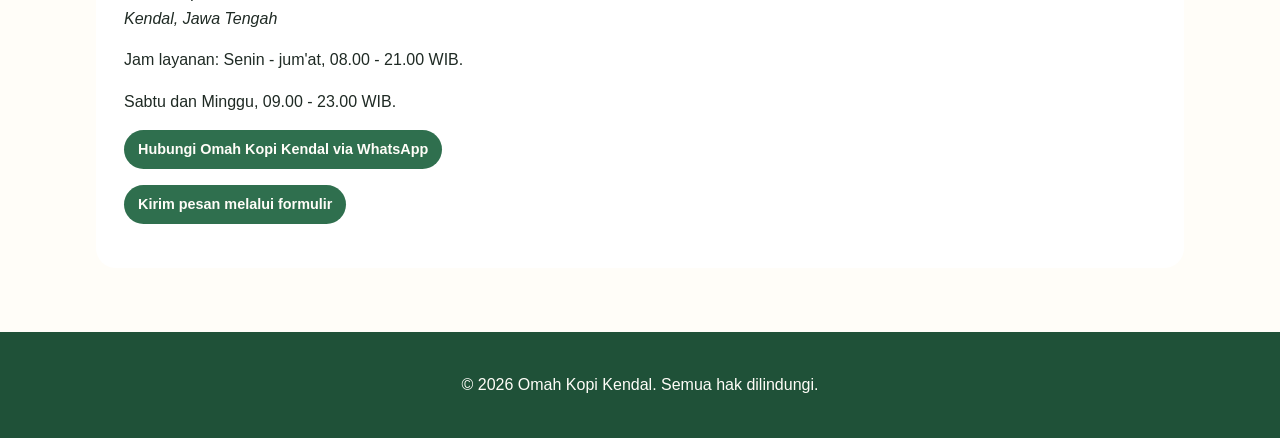
==== commit b3b26393: "P07: implementasi responsive design" ====
--- a/index.html
+++ b/index.html
@@ -16,6 +16,8 @@
       src="assets/images/logo-omah-kopi.png"
       alt="Logo Omah Kopi Kendal"
       class="brand-logo"
+      width="1408"
+      height="768"
     />
   </a>
 
@@ -44,7 +46,9 @@
         </div>
         <img class="hero-image"
         src="assets/images/profil-omah-kopi-utama.jpg"
-        alt="Etalase Kopi Omah Kopi Kendal berisi produk kopi lokal"
+        alt="profil Omah Kopi Kendal"
+        width="1024"
+        height="559"
         />
       </section>
   
--- a/css/style.css
+++ b/css/style.css
@@ -54,9 +54,9 @@
 }
 
 .page {
-    max-width: 920px;
-    margin: auto;
-    padding: 32px 20px;
+    width: min(100% - 2rem, 72rem);
+    margin-inline: auto;
+    padding-block: 2rem;
 }
 
 .hero {
@@ -585,7 +585,7 @@
     position: relative;
     display: flex;
     flex-direction: column;
-    padding: var(--space-3);
+    padding: max(1rem, 1.25vw);
     background-color: var(--color-surface);
     border: 1px solid var(--color-border);
     border-radius: var(--radius-md);
@@ -656,4 +656,68 @@
 
 .form-actions button {
     margin-top: 0;
+}
+h1 {
+    font-size: clamp(1.75rem, 1.25rem + 2vw, 3rem);
+}
+
+@media (max-width: 42rem) {
+    .site-header {
+        flex-wrap: wrap;
+    }
+
+    nav {
+        flex-wrap: wrap;
+        gap: var(--space-2);
+    }
+
+    .product-grid {
+        grid-template-columns: 1fr;
+    }
+
+    .gallery-grid {
+        grid-template-columns: 1fr;
+    }
+
+    .hero {
+        grid-template-columns: minmax(0, 1fr);
+        grid-template-areas:
+            "content"
+            "image";
+    }
+
+    .hero-image {
+        justify-self: start;
+    }
+}
+
+@media (min-width: 42rem) {
+    .gallery-grid {
+        grid-template-columns: repeat(2, minmax(0, 1fr));
+    }
+}
+
+@media (min-width: 48rem) {
+    .hero {
+        grid-template-columns: minmax(0, 1fr) 320px;
+        grid-template-areas: "content image";
+    }
+
+    .product-grid {
+        grid-template-columns: repeat(2, minmax(0, 1fr));
+    }
+}
+
+@media (min-width: 60rem) {
+    .product-grid {
+        grid-template-columns: repeat(3, minmax(0, 1fr));
+    }
+}
+
+img {
+    max-width: 100%;
+}
+
+.page {
+    padding-inline: clamp(1rem, 3vw, 2rem);
 }
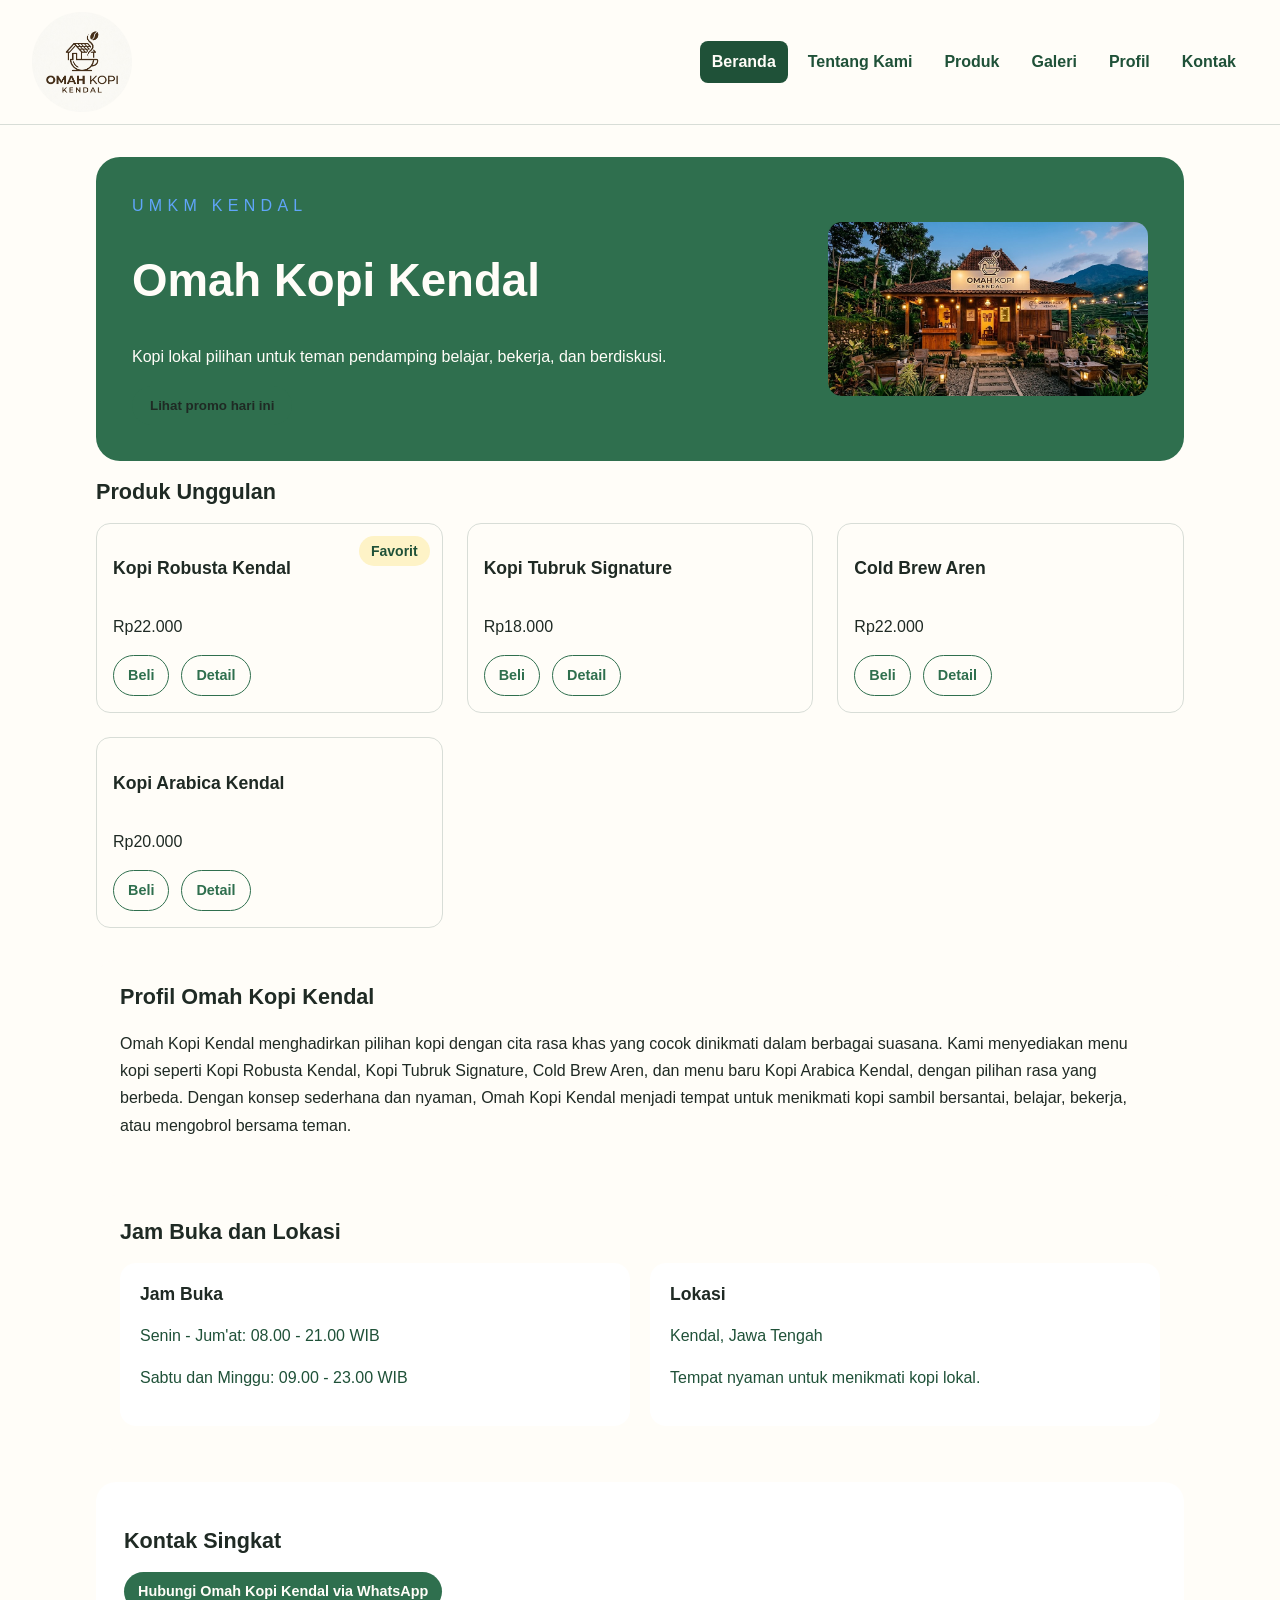
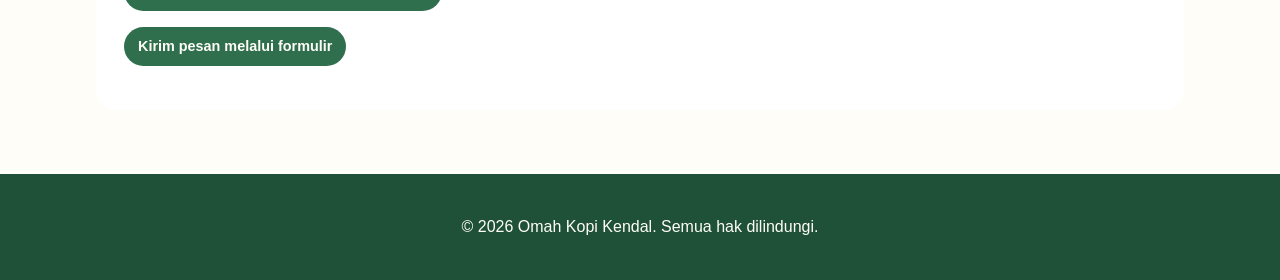
==== commit 3932c390: "P09 - JavaScript dasar dan manipulasi data" ====
--- a/index.html
+++ b/index.html
@@ -5,6 +5,7 @@
         <meta name="viewport" content="width=device-width, initial-scale=1" />
         <title>Omah Kopi Kendal - Website UMKM</title>
         <link rel="stylesheet" href="css/style.css"/>
+        <script src="js/app.js" defer></script>
     </head>
 
     <body>
@@ -132,14 +133,6 @@
   <article class="kontaksingkat-section">
     <h2 id="kontak-title">Kontak Singkat</h2>
 
-  <address>
-    Omah Kopi Kendal<br />
-    Kendal, Jawa Tengah
-  </address>
-
-  <p>Jam layanan: Senin - jum'at, 08.00 - 21.00 WIB.</p>
-  <p>Sabtu dan Minggu, 09.00 - 23.00 WIB.</p>
-
   <p>
     <a href="https://wa.me/628123456789?text=Halo%20Omah%20Kopi%20Kendal%2C%20saya%20ingin%20bertanya%20tentang%20produk%20kopi.">
       Hubungi Omah Kopi Kendal via WhatsApp
--- a/css/style.css
+++ b/css/style.css
@@ -158,29 +158,54 @@
   display: flex;
   justify-content: space-between;
   align-items: center;
-  gap: 16px;
-  padding: 16px 24px;
+  flex-wrap: wrap;
+  gap: 12px 20px;
+  padding: 12px clamp(16px, 3vw, 32px);
   background: var(--color-surface);
   border-bottom: 1px solid var(--color-border);
 }
-
 .brand {
   color: var(--color-primary);
   font-weight: 800;
   text-decoration: none;
 }
 
+
 nav {
   display: flex;
   align-items: center;
-  gap: 12px;
+  justify-content: center;
   flex-wrap: wrap;
+  gap: 8px;
 }
 
 nav a {
-  color: var(--color-primary);
+  display: inline-block;
+  padding: 8px 12px;
+  color: var(--color-primary-strong);
   font-weight: 700;
-}
+  text-decoration: none;
+  border-radius: var(--radius-sm);
+  transition:
+    color 0.2s ease,
+    background-color 0.2s ease;
+}
+
+nav a:hover {
+  color: var(--color-surface);
+  background-color: var(--color-primary);
+}
+
+nav a[aria-current="page"] {
+  color: var(--color-surface);
+  background-color: var(--color-primary-strong);
+}
+
+nav a:focus-visible {
+  outline: 3px solid var(--color-focus);
+  outline-offset: 3px;
+}
+
 
 nav a:focus-visible,
 .skip-link:focus-visible,
@@ -720,4 +745,61 @@
 
 .page {
     padding-inline: clamp(1rem, 3vw, 2rem);
+}
+
+.product-card {
+  padding: 1rem;
+  border: 1px solid var(--color-border);
+  border-radius: var(--radius-md);
+}
+
+.product-card img {
+  display: block;
+  width: 100%;
+  height: auto;
+  aspect-ratio: 1;
+  object-fit: cover;
+  border-radius: var(--radius-sm);
+}
+
+/* P09 - Produk dinamis JavaScript */
+.js-product-grid {
+  display: grid;
+  grid-template-columns: repeat(auto-fit, minmax(220px, 1fr));
+  gap: 1.25rem;
+}
+
+.js-product-card {
+  padding: 1.25rem;
+  border: 1px solid var(--color-border);
+  border-radius: var(--radius-lg);
+  background: var(--color-surface);
+}
+
+.js-product-card h3 {
+  margin-top: 0;
+}
+
+.stock-badge {
+  display: inline-block;
+  margin-top: 0.5rem;
+  padding: 0.25rem 0.65rem;
+  border-radius: 999px;
+  font-size: 0.85rem;
+  font-weight: 700;
+}
+
+.stock-badge.available {
+  background: #dcfce7;
+  color: #166534;
+}
+
+.stock-badge.warning {
+  background: #fef3c7;
+  color: #92400e;
+}
+
+.stock-badge.empty {
+  background: #fee2e2;
+  color: #991b1b;
 }
